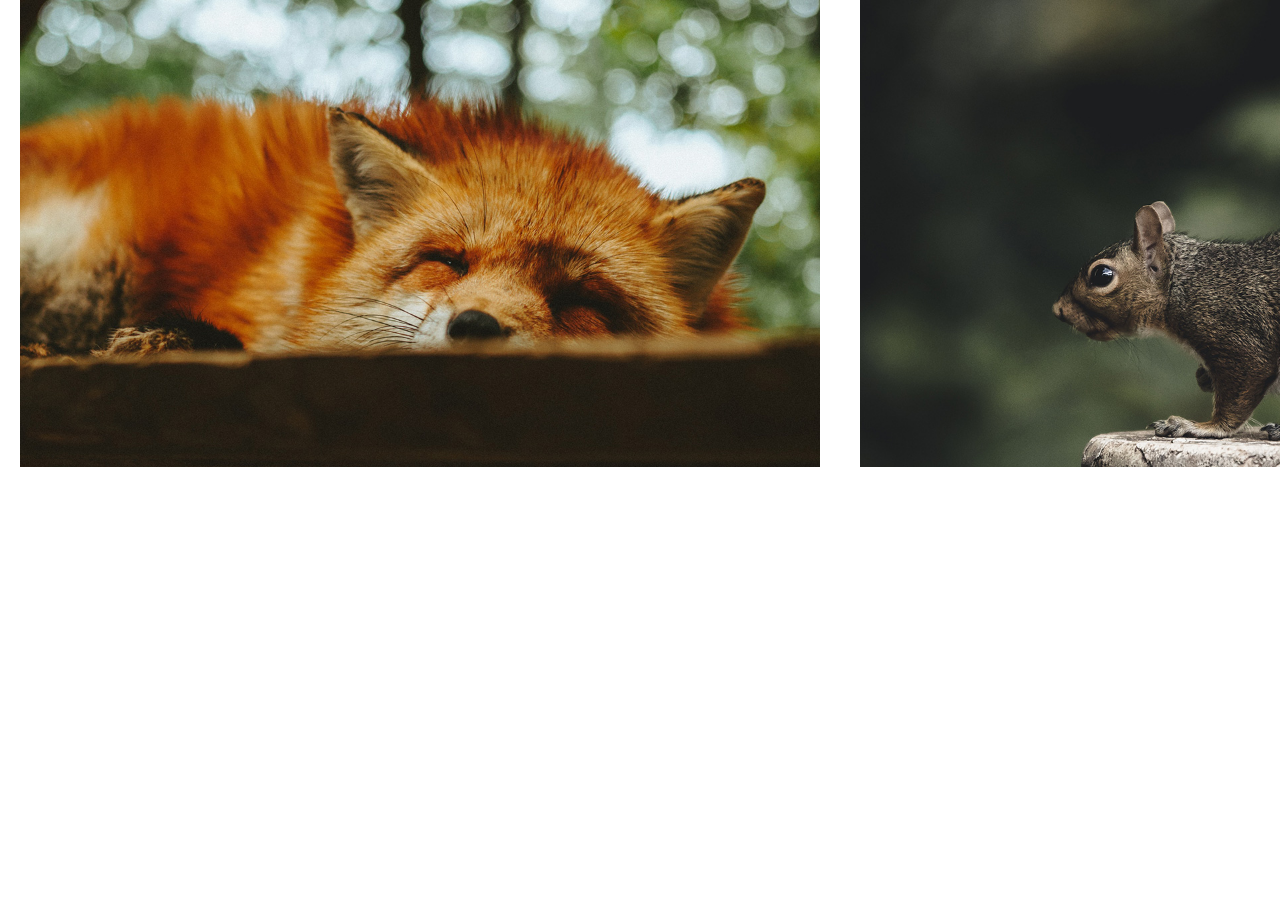
==== slide/index.html @ d8ebd8d7 "add imagens, cria css e atualiza distâncias slide" ====
<!DOCTYPE html>
<html lang="en">
<head>
    <meta charset="UTF-8">
    <meta http-equiv="X-UA-Compatible" content="IE=edge">
    <meta name="viewport" content="width=device-width, initial-scale=1.0">
    <title>Slide Curso JS</title>
    <link rel="stylesheet" href="assets/css/style.css">
</head>
<body>
    <div class="slide-wrapper">
        <ul class="slide">
            <li><img src="assets/img/foto1.jpg" alt=""></li>
            <li><img src="assets/img/foto2.jpg" alt=""></li>
            <li><img src="assets/img/foto3.jpg" alt=""></li>
            <li><img src="assets/img/foto4.jpg" alt=""></li>
            <li><img src="assets/img/foto5.jpg" alt=""></li>
            <li><img src="assets/img/foto6.jpg" alt=""></li>
        </ul>
    </div>
    <script type="module" src="assets/js/script.js"></script>
</body>
</html>
---- slide/assets/css/style.css ----
* {
    margin: 0px;
    padding: 0px;
}

ul {
    list-style: none;
}

img {
    display: block;
    max-width: 100%;
}

.slide-wrapper {
    overflow: hidden;
}

.slide {
    display: flex;
    max-width: 100%;
}

.slide li {
    flex-shrink: 0;
    width: 80vw;
    max-width: 800px;
    margin: 0 20px;
}
/* 
.slide {
    transform: translate3d(-500px 0px 0px);
} */
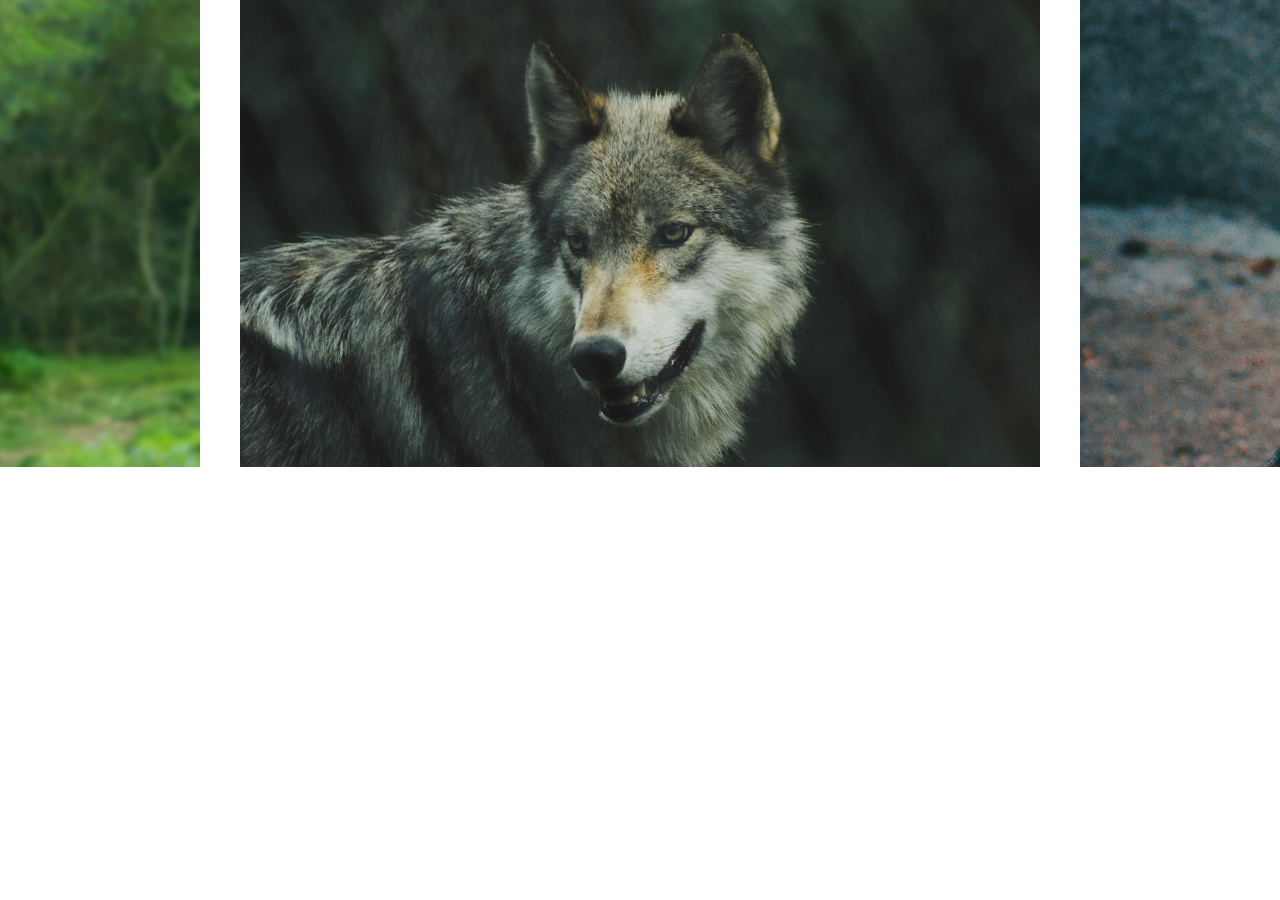
==== commit 32101b8a: "configurações e index dos slides" ====
--- a/slide/index.html
+++ b/slide/index.html
@@ -1,5 +1,5 @@
 <!DOCTYPE html>
-<html lang="en">
+<html lang="pt-br">
 <head>
     <meta charset="UTF-8">
     <meta http-equiv="X-UA-Compatible" content="IE=edge">
--- a/slide/assets/css/style.css
+++ b/slide/assets/css/style.css
@@ -27,7 +27,4 @@
     max-width: 800px;
     margin: 0 20px;
 }
-/* 
-.slide {
-    transform: translate3d(-500px 0px 0px);
-} */+ 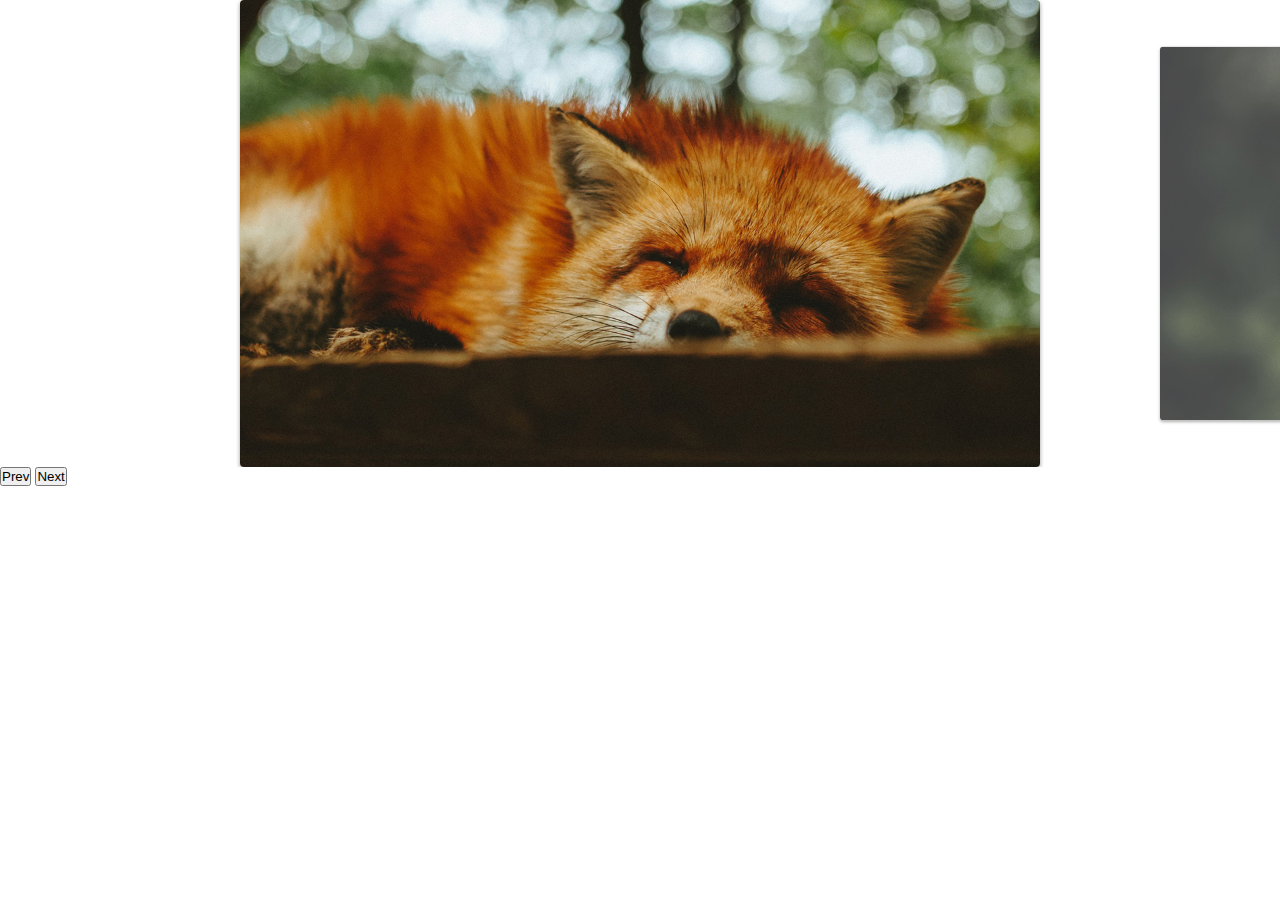
==== commit 28f2a540: "adiciona navegação por botão" ====
--- a/slide/index.html
+++ b/slide/index.html
@@ -18,6 +18,10 @@
             <li><img src="assets/img/foto6.jpg" alt=""></li>
         </ul>
     </div>
+    <div class="arrow-nav">
+        <button class="prev">Prev</button>
+        <button class="next">Next</button>
+    </div>
     <script type="module" src="assets/js/script.js"></script>
 </body>
 </html>--- a/slide/assets/css/style.css
+++ b/slide/assets/css/style.css
@@ -18,7 +18,10 @@
 
 .slide {
     display: flex;
-    max-width: 100%;
+}
+
+.slide:hover {
+    will-change: transform;
 }
 
 .slide li {
@@ -26,5 +29,16 @@
     width: 80vw;
     max-width: 800px;
     margin: 0 20px;
+
+    border-radius: 4px;
+    overflow: hidden;
+    opacity: .8;
+    box-shadow: 0 2px 4px rgba(0,0,0,.4);
+    transform: scale(.8);
+    transition: .4s;
 }
- + 
+.slide li.active {
+    opacity: 1;
+    transform: scale(1);
+}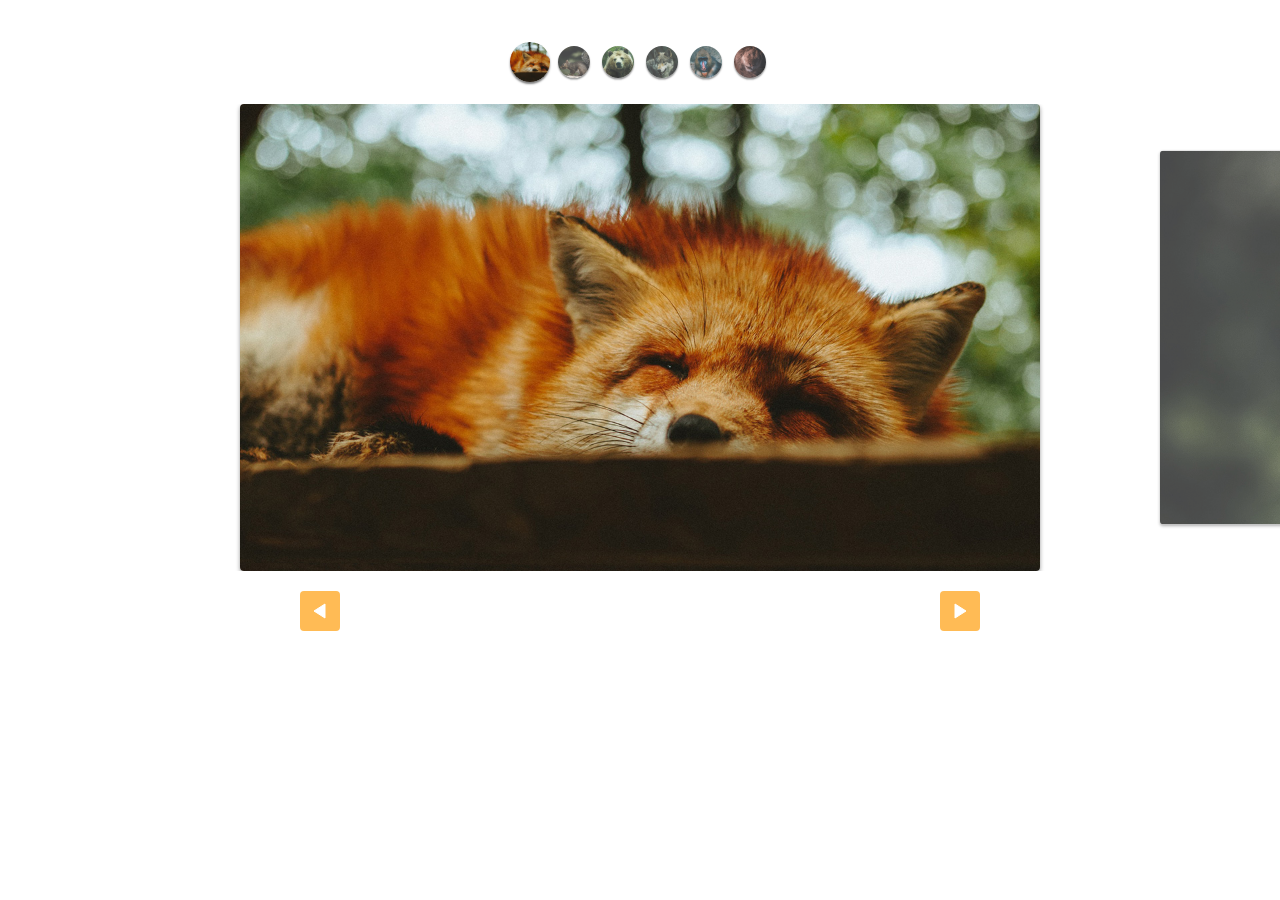
==== commit 6c6b108e: "custom-controls estilizados" ====
--- a/slide/index.html
+++ b/slide/index.html
@@ -8,6 +8,15 @@
     <link rel="stylesheet" href="assets/css/style.css">
 </head>
 <body>
+    <ul class="custom-controls">
+        <li><img src="./assets/img/foto1-thumb.jpg" alt=""></li>
+        <li><img src="./assets/img/foto2-thumb.jpg" alt=""></li>
+        <li><img src="./assets/img/foto3-thumb.jpg" alt=""></li>
+        <li><img src="./assets/img/foto4-thumb.jpg" alt=""></li>
+        <li><img src="./assets/img/foto5-thumb.jpg" alt=""></li>
+        <li><img src="./assets/img/foto6-thumb.jpg" alt=""></li>
+    </ul>
+
     <div class="slide-wrapper">
         <ul class="slide">
             <li><img src="assets/img/foto1.jpg" alt=""></li>
@@ -19,8 +28,8 @@
         </ul>
     </div>
     <div class="arrow-nav">
-        <button class="prev">Prev</button>
-        <button class="next">Next</button>
+        <button class="prev"></button>
+        <button class="next"></button>
     </div>
     <script type="module" src="assets/js/script.js"></script>
 </body>
--- a/slide/assets/css/style.css
+++ b/slide/assets/css/style.css
@@ -41,4 +41,70 @@
 .slide li.active {
     opacity: 1;
     transform: scale(1);
+}
+
+[data-control="slide"] {
+    display: flex;
+    justify-content: center;
+    margin-top: 20px;
+}
+
+[data-control="slide"] li a {
+    display: block;
+    width: 12px;
+    height: 12px;
+    background: #FB5;
+    border-radius: 50%;
+    overflow: hidden;
+    text-indent: -999px;
+    margin: 5px;
+}
+
+[data-control="slide"] li.active a, [data-control="slide"] li a:hover{
+    background: #E54;
+}
+
+.custom-controls {
+    display: flex;
+    justify-content: center;
+    margin-top: 40px;
+    margin-bottom: 20px;
+    flex-wrap: wrap;
+}
+
+.custom-controls li {
+    opacity: .8;
+    transform: scale(.8);
+    width: 40px;
+    height: 40px;
+    border-radius: 50%;
+    overflow: hidden;
+    margin: 2px;
+    box-shadow: 0 2px 2px rgba(0,0,0,.5);
+    transition: .3s;
+}
+
+.custom-controls li.active {
+    opacity: 1;
+    transform: scale(1);
+}
+
+.arrow-nav {
+    display: flex;
+    justify-content: space-around;
+    margin: 20px 0;
+}
+
+.arrow-nav button {
+    cursor: pointer;
+    border: none;
+    border-radius: 4px;
+    color: white;
+    width: 40px;
+    height: 40px;
+    background: #FB5 url('../img/arrow.svg') center center no-repeat;
+}
+
+.arrow-nav button.prev {
+    transform: rotate(-180deg);
 }